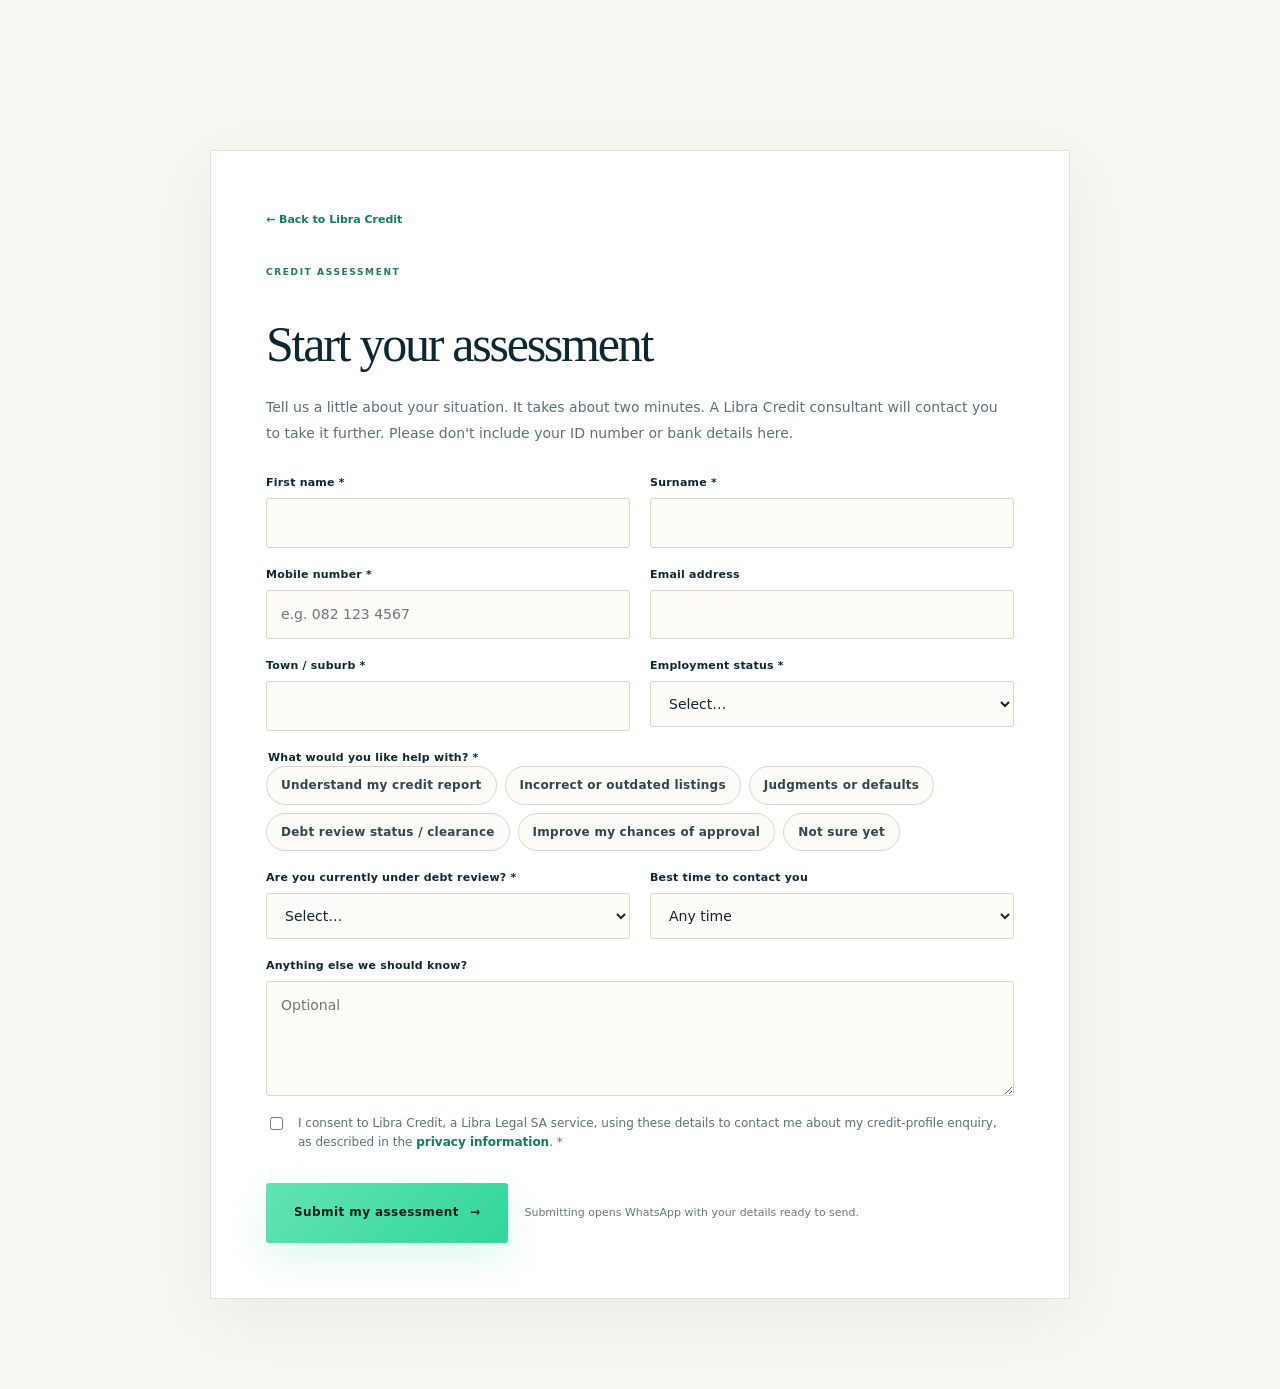
==== assessment.html @ 63f66519 "New html for contact and buttons" ====
<!doctype html>
<html lang="en">
<head>
  <meta charset="utf-8"><meta name="viewport" content="width=device-width,initial-scale=1">
  <title>Start Your Assessment | Libra Credit</title>
  <meta name="description" content="Start your Libra Credit credit-profile assessment. Tell us a little about your situation and a consultant will contact you.">
  <meta name="theme-color" content="#071a22">
  <link rel="icon" href="favicon.svg" type="image/svg+xml"><link rel="stylesheet" href="styles.css">
</head>
<body>
  <main class="legal-page">
    <div class="shell">
      <div class="legal-card" id="card">
        <a class="back-link" href="index.html">← Back to Libra Credit</a><br>
        <span class="eyebrow">Credit assessment</span>
        <h1>Start your assessment</h1>
        <p>Tell us a little about your situation. It takes about two minutes. A Libra Credit consultant will contact you to take it further. Please don't include your ID number or bank details here.</p>

        <form id="assessment" novalidate>
          <div class="form-grid">
            <div class="field"><label for="first">First name *</label><input id="first" name="first" autocomplete="given-name" required></div>
            <div class="field"><label for="last">Surname *</label><input id="last" name="last" autocomplete="family-name" required></div>
            <div class="field"><label for="mobile">Mobile number *</label><input id="mobile" name="mobile" type="tel" inputmode="tel" autocomplete="tel" placeholder="e.g. 082 123 4567" required></div>
            <div class="field"><label for="email">Email address</label><input id="email" name="email" type="email" autocomplete="email"></div>
            <div class="field"><label for="area">Town / suburb *</label><input id="area" name="area" autocomplete="address-level2" required></div>
            <div class="field"><label for="employment">Employment status *</label>
              <select id="employment" name="employment" required>
                <option value="">Select…</option><option>Employed full-time</option><option>Employed part-time / contract</option><option>Self-employed</option><option>Unemployed</option><option>Pensioner</option>
              </select></div>

            <fieldset class="field full"><legend>What would you like help with? *</legend>
              <div class="chips" id="goals">
                <label><input type="checkbox" name="goals" value="Understand my credit report">Understand my credit report</label>
                <label><input type="checkbox" name="goals" value="Incorrect or outdated listings">Incorrect or outdated listings</label>
                <label><input type="checkbox" name="goals" value="Judgments or defaults">Judgments or defaults</label>
                <label><input type="checkbox" name="goals" value="Debt review status / clearance">Debt review status / clearance</label>
                <label><input type="checkbox" name="goals" value="Improve my chances of approval">Improve my chances of approval</label>
                <label><input type="checkbox" name="goals" value="Not sure yet">Not sure yet</label>
              </div></fieldset>

            <div class="field"><label for="review">Are you currently under debt review? *</label>
              <select id="review" name="review" required><option value="">Select…</option><option>No</option><option>Yes</option><option>Previously, now cleared</option><option>Not sure</option></select></div>
            <div class="field"><label for="time">Best time to contact you</label>
              <select id="time" name="time"><option>Any time</option><option>Morning (8–12)</option><option>Afternoon (12–5)</option></select></div>

            <div class="field full"><label for="notes">Anything else we should know?</label><textarea id="notes" name="notes" rows="4" placeholder="Optional"></textarea></div>

            <label class="consent" style="grid-column:1/-1"><input type="checkbox" id="consent" required><span>I consent to Libra Credit, a Libra Legal SA service, using these details to contact me about my credit-profile enquiry, as described in the <a href="privacy.html">privacy information</a>. *</span></label>
          </div>
          <div class="form-actions">
            <button class="button button-primary button-large" type="submit">Submit my assessment <span>→</span></button>
            <span class="form-note">Submitting opens WhatsApp with your details ready to send.</span>
          </div>
          <p class="form-error" id="err" role="alert">Please complete the required fields marked *.</p>
        </form>

        <div class="form-success" aria-live="polite">
          <div class="tick">✓</div>
          <h2 style="margin-top:0">Almost done</h2>
          <p>WhatsApp should have opened with your details. <strong>Tap send</strong> to submit them to our team.</p>
          <p>Didn't open? <a id="retry" href="#" target="_blank" rel="noopener">Tap here to send via WhatsApp</a>, or message us on 067 535 3171.</p>
        </div>
      </div>
    </div>
  </main>
  <script>
  (function(){
    var f=document.getElementById('assessment'),err=document.getElementById('err');
    f.addEventListener('submit',function(e){
      e.preventDefault();
      var v=function(id){return document.getElementById(id).value.trim()};
      var goals=[].slice.call(f.querySelectorAll('input[name=goals]:checked')).map(function(i){return i.value});
      var ok=['first','last','mobile','area','employment','review'].every(function(id){return v(id)})&&goals.length&&document.getElementById('consent').checked;
      if(!ok){err.style.display='block';return}
      err.style.display='none';
      var msg=['*New Libra Credit assessment*','Name: '+v('first')+' '+v('last'),'Mobile: '+v('mobile'),'Email: '+(v('email')||'-'),'Area: '+v('area'),'Employment: '+v('employment'),'Help with: '+goals.join(', '),'Under debt review: '+v('review'),'Best time: '+v('time'),'Notes: '+(v('notes')||'-'),'Consent to contact: Yes'].join('\n');
      var url='https://wa.me/27675353171?text='+encodeURIComponent(msg);
      document.getElementById('retry').href=url;
      document.getElementById('card').classList.add('is-sent');
      window.scrollTo(0,0);
      window.open(url,'_blank');
    });
  })();
  </script>
</body>
</html>
---- styles.css ----
:root{
  --ink:#081a22;
  --ink-2:#0d2731;
  --ink-3:#133943;
  --emerald:#32d69b;
  --emerald-2:#62e3b3;
  --emerald-dark:#0d8a68;
  --gold:#c7a65a;
  --ivory:#f4f2eb;
  --paper:#fbfaf6;
  --white:#ffffff;
  --text:#14262d;
  --muted:#687980;
  --line:rgba(8,26,34,.12);
  --shadow:0 28px 80px rgba(5,24,31,.12);
}
*{box-sizing:border-box}
html{scroll-behavior:smooth}
body{margin:0;font-family:Inter,ui-sans-serif,system-ui,-apple-system,BlinkMacSystemFont,"Segoe UI",sans-serif;background:var(--paper);color:var(--text);line-height:1.55}
a{color:inherit;text-decoration:none}
button{font:inherit}
.shell{width:min(1200px,calc(100% - 44px));margin:0 auto}
.site-header{position:fixed;top:0;left:0;right:0;z-index:100;background:rgba(5,22,29,.86);border-bottom:1px solid rgba(255,255,255,.08);backdrop-filter:blur(18px)}
.nav-shell{width:min(1320px,calc(100% - 44px));margin:0 auto;min-height:84px;display:flex;align-items:center;justify-content:space-between;gap:32px}
.brand{display:inline-flex;align-items:center;gap:13px;color:#fff}
.brand-copy strong{display:block;font-size:14px;letter-spacing:.12em;line-height:1.1}
.brand-copy small{display:block;margin-top:5px;font-size:9px;text-transform:uppercase;letter-spacing:.2em;color:#9aadb3}
.brand-mark{width:38px;height:38px;border:1px solid rgba(98,227,179,.55);border-radius:50%;position:relative;display:inline-block;box-shadow:inset 0 0 22px rgba(50,214,155,.07)}
.mark-line{position:absolute;left:9px;right:9px;height:1px;background:var(--emerald-2);top:18px;transform-origin:center}
.mark-line-a{transform:rotate(35deg)}
.mark-line-b{transform:rotate(-35deg)}
.mark-dot{position:absolute;width:5px;height:5px;border-radius:50%;background:var(--gold);left:16px;top:16px;box-shadow:0 0 14px rgba(199,166,90,.55)}
.nav-links{display:flex;align-items:center;gap:28px;color:#c3d0d4;font-size:12px;font-weight:650}
.nav-links>a:not(.nav-button){transition:.2s ease}
.nav-links>a:not(.nav-button):hover{color:#fff}
.nav-button{padding:12px 17px;border:1px solid rgba(98,227,179,.34);background:rgba(50,214,155,.08);border-radius:999px;color:#eafaf4}
.nav-button span{color:var(--emerald-2);margin-left:4px}
.menu-button{display:none;background:none;border:0;padding:10px}
.menu-button span{display:block;width:24px;height:1px;background:#fff;margin:6px 0}

.hero{min-height:820px;position:relative;overflow:hidden;background:linear-gradient(115deg,#041217 0%,#071d25 45%,#0c2932 100%);color:#fff;padding-top:84px}
.hero-grid{position:absolute;inset:0;background-image:linear-gradient(rgba(255,255,255,.028) 1px,transparent 1px),linear-gradient(90deg,rgba(255,255,255,.028) 1px,transparent 1px);background-size:62px 62px;mask-image:linear-gradient(to right,rgba(0,0,0,.85),rgba(0,0,0,.15))}
.glow{position:absolute;border-radius:50%;filter:blur(1px);pointer-events:none}
.glow-one{width:620px;height:620px;right:-170px;top:-190px;background:radial-gradient(circle,rgba(50,214,155,.18),rgba(50,214,155,0) 66%)}
.glow-two{width:520px;height:520px;left:31%;bottom:-300px;background:radial-gradient(circle,rgba(199,166,90,.1),rgba(199,166,90,0) 68%)}
.hero-layout{min-height:736px;display:grid;grid-template-columns:1.04fr .96fr;gap:72px;align-items:center;position:relative;z-index:2;padding:64px 0 58px}
.kicker{display:flex;align-items:center;gap:10px;text-transform:uppercase;letter-spacing:.14em;font-size:10px;font-weight:800;color:#9fb6bd}
.kicker span{width:28px;height:1px;background:var(--emerald-2)}
h1,h2,h3,p{margin-top:0}
h1,h2,h3{font-family:Georgia,"Times New Roman",serif;font-weight:500;line-height:1.03}
h1{font-size:clamp(56px,5.5vw,84px);letter-spacing:-.045em;margin:25px 0}
h1 em{font-style:normal;color:var(--emerald-2);position:relative}
.hero-lead{max-width:675px;font-size:18px;line-height:1.7;color:#bfd0d5}
.hero-actions{display:flex;align-items:center;gap:18px;margin-top:34px}
.button{display:inline-flex;align-items:center;justify-content:center;gap:11px;min-height:52px;padding:0 22px;border-radius:3px;font-size:12px;font-weight:800;letter-spacing:.035em;transition:.22s ease}
.button:hover{transform:translateY(-2px)}
.button-primary{background:linear-gradient(135deg,var(--emerald-2),var(--emerald));color:#062018;box-shadow:0 16px 40px rgba(50,214,155,.16)}
.button-primary:hover{box-shadow:0 20px 50px rgba(50,214,155,.23)}
.button-text{padding-left:3px;padding-right:3px;color:#c5d2d6}
.trust-row{display:flex;gap:22px;flex-wrap:wrap;margin-top:38px;padding-top:27px;border-top:1px solid rgba(255,255,255,.09)}
.trust-row>div{display:flex;align-items:center;gap:10px;min-width:145px}
.trust-icon{width:26px;height:26px;border:1px solid rgba(98,227,179,.32);border-radius:50%;display:flex;align-items:center;justify-content:center;color:var(--emerald-2);font-size:11px}
.trust-row strong{display:block;font-family:Inter,ui-sans-serif,sans-serif;font-size:11px;line-height:1.2}
.trust-row small{display:block;color:#728f98;font-size:9px;margin-top:4px}
.hero-visual{position:relative;min-height:560px;display:flex;align-items:center;justify-content:center}
.visual-orbit{position:absolute;border:1px solid rgba(98,227,179,.15);border-radius:50%}
.orbit-a{width:560px;height:560px}
.orbit-b{width:420px;height:420px}
.profile-card{width:min(100%,460px);position:relative;z-index:2;background:linear-gradient(155deg,rgba(255,255,255,.105),rgba(255,255,255,.045));border:1px solid rgba(255,255,255,.16);border-radius:18px;padding:28px;box-shadow:0 35px 100px rgba(0,0,0,.27);backdrop-filter:blur(24px)}
.profile-card-top{display:flex;justify-content:space-between;gap:20px;align-items:flex-start}
.micro-label{font-family:Inter,ui-sans-serif,sans-serif;font-size:8px;letter-spacing:.18em;font-weight:800;color:#77a095}
.profile-card-top h2{font-size:28px;margin:6px 0 0}
.secure-pill{font-size:9px;text-transform:uppercase;letter-spacing:.12em;padding:7px 10px;border:1px solid rgba(98,227,179,.3);border-radius:999px;color:#9fdec9}
.score-panel{display:grid;grid-template-columns:140px 1fr;gap:23px;align-items:center;padding:28px 0}
.score-ring{width:132px;height:132px;border-radius:50%;padding:8px;background:conic-gradient(var(--emerald-2) 0 64%,rgba(255,255,255,.08) 64% 100%);box-shadow:0 0 40px rgba(50,214,155,.08)}
.score-ring-inner{width:100%;height:100%;border-radius:50%;background:#0b2730;display:flex;flex-direction:column;align-items:center;justify-content:center;text-align:center}
.score-ring-inner span{font-size:7px;letter-spacing:.18em;color:#76a495}
.score-ring-inner strong{font-family:Georgia,serif;font-size:24px;font-weight:500;margin-top:2px}
.score-ring-inner small{font-size:8px;color:#809aa2}
.score-copy p{font-size:12px;color:#a9bec4;line-height:1.65;margin:7px 0 0}
.profile-list{border-top:1px solid rgba(255,255,255,.09)}
.profile-row{display:grid;grid-template-columns:34px 1fr auto;align-items:center;gap:12px;padding:15px 0;border-bottom:1px solid rgba(255,255,255,.07)}
.row-icon{font-size:9px;color:#6ea492}
.profile-row strong{display:block;font-family:Inter,ui-sans-serif,sans-serif;font-size:11px}
.profile-row small{display:block;font-size:8px;color:#789199;margin-top:3px}
.status-dot{width:7px;height:7px;border-radius:50%;background:var(--emerald);box-shadow:0 0 10px rgba(50,214,155,.4)}
.status-gold{background:var(--gold);box-shadow:0 0 10px rgba(199,166,90,.4)}
.profile-footer{display:flex;justify-content:space-between;align-items:center;padding-top:20px;font-size:10px;color:#8ea5ac}
.mini-arrow{width:29px;height:29px;border:1px solid rgba(255,255,255,.13);border-radius:50%;display:flex;align-items:center;justify-content:center;color:var(--emerald-2)}
.floating-card{position:absolute;z-index:3;display:flex;align-items:center;gap:12px;background:rgba(8,28,35,.86);border:1px solid rgba(255,255,255,.12);box-shadow:0 16px 50px rgba(0,0,0,.22);padding:12px 15px;border-radius:11px;backdrop-filter:blur(14px)}
.floating-card small{display:block;font-size:7px;letter-spacing:.15em;color:#708f98}
.floating-card strong{display:block;font-family:Inter,ui-sans-serif,sans-serif;font-size:10px;margin-top:2px}
.floating-icon{width:30px;height:30px;border-radius:8px;display:flex;align-items:center;justify-content:center;background:rgba(50,214,155,.1);color:var(--emerald-2)}
.floating-goal{left:-12px;bottom:105px}
.floating-plan{right:-4px;top:87px}
.pulse{width:11px;height:11px;border-radius:50%;background:var(--emerald);box-shadow:0 0 0 7px rgba(50,214,155,.1),0 0 20px rgba(50,214,155,.35)}

.signal-strip{background:#0b232c;color:#fff;border-top:1px solid rgba(255,255,255,.06)}
.signal-grid{display:grid;grid-template-columns:repeat(4,1fr)}
.signal-grid>div{min-height:112px;border-right:1px solid rgba(255,255,255,.08);padding:24px 26px;display:grid;grid-template-columns:auto 1fr;column-gap:14px;align-content:center}
.signal-grid>div:last-child{border-right:0}
.signal-grid span{grid-row:1/3;font-family:Georgia,serif;font-size:28px;color:#3ed49f}
.signal-grid strong{font-size:11px;letter-spacing:.07em;text-transform:uppercase}
.signal-grid small{font-size:9px;color:#78939c;margin-top:4px}

.section{padding:108px 0}
.eyebrow{display:inline-block;font-size:9px;font-weight:850;letter-spacing:.18em;text-transform:uppercase;color:#26765f;margin-bottom:14px}
.eyebrow.light{color:#7dd9b9}
.intro-section{background:var(--ivory)}
.intro-grid{display:grid;grid-template-columns:.9fr 1.1fr;gap:110px}
.intro-grid h2,.section-heading h2,.process-head h2,.faq-side h2,.goals-copy h2{font-size:clamp(40px,4vw,58px);letter-spacing:-.035em}
.intro-grid p{color:#53656c}
.large-copy{font-family:Georgia,serif!important;font-size:23px!important;color:#1b3038!important;line-height:1.55!important}
.feature-band{margin-top:75px;display:grid;grid-template-columns:.72fr 1.28fr;background:#fff;border:1px solid #e1ded3;box-shadow:0 18px 60px rgba(17,38,44,.05)}
.feature-statement{padding:46px;background:#0a2028;color:#fff;position:relative;overflow:hidden}
.feature-statement:after{content:"";position:absolute;width:240px;height:240px;border:1px solid rgba(98,227,179,.14);border-radius:50%;right:-120px;bottom:-120px}
.quote-mark{display:block;font-family:Georgia,serif;font-size:66px;line-height:.7;color:var(--emerald)}
.feature-statement h3{font-size:31px;line-height:1.2;margin-top:20px}
.feature-metrics{display:grid;grid-template-columns:repeat(3,1fr)}
.feature-metrics article{padding:38px 30px;border-right:1px solid var(--line)}
.feature-metrics article:last-child{border-right:0}
.feature-metrics span{font-family:Georgia,serif;color:#288064;font-size:20px}
.feature-metrics strong{display:block;font-size:12px;text-transform:uppercase;letter-spacing:.07em;margin-top:25px}
.feature-metrics p{font-size:12px;color:#6a797f;margin-bottom:0}

.services-section{background:#071d25;color:#fff;position:relative;overflow:hidden}
.services-section:before{content:"";position:absolute;inset:0;background:radial-gradient(circle at 95% 15%,rgba(50,214,155,.08),transparent 30%)}
.section-heading{position:relative;display:grid;grid-template-columns:1.2fr .8fr;gap:80px;align-items:end}
.section-heading>p{color:#86a0a9;max-width:480px;justify-self:end;margin-bottom:6px}
.service-grid{position:relative;display:grid;grid-template-columns:repeat(3,1fr);gap:14px;margin-top:56px}
.service-card{min-height:310px;padding:31px;background:rgba(255,255,255,.045);border:1px solid rgba(255,255,255,.09);position:relative;transition:.25s ease}
.service-card:hover{transform:translateY(-5px);background:rgba(255,255,255,.065);border-color:rgba(98,227,179,.2)}
.service-card-featured{background:linear-gradient(145deg,rgba(50,214,155,.14),rgba(50,214,155,.045));border-color:rgba(98,227,179,.22)}
.service-number{position:absolute;right:24px;top:24px;font-family:Georgia,serif;color:#48636b}
.service-icon{width:46px;height:46px;border:1px solid rgba(98,227,179,.25);border-radius:50%;display:flex;align-items:center;justify-content:center;color:var(--emerald-2);font-size:19px}
.service-card h3{font-size:27px;margin:36px 0 15px}
.service-card p{font-size:12px;line-height:1.7;color:#8fa7af}
.service-card a{position:absolute;left:31px;bottom:28px;font-size:10px;font-weight:800;text-transform:uppercase;letter-spacing:.1em;color:#9ee4cd}

.goals-section{background:#f8f7f2}
.goals-layout{display:grid;grid-template-columns:.82fr 1.18fr;gap:95px;align-items:center}
.goals-copy p{color:#68777c;max-width:490px;line-height:1.75}
.button-dark{background:#0a222a;color:#fff;margin-top:20px}
.goal-cards{display:grid;grid-template-columns:1fr 1fr;gap:13px}
.goal-cards article{min-height:160px;background:#fff;border:1px solid #e2e0d6;padding:26px;display:grid;grid-template-columns:auto 1fr auto;gap:18px;align-items:center;transition:.22s ease}
.goal-cards article:hover{transform:translateY(-3px);box-shadow:var(--shadow)}
.goal-symbol{width:46px;height:46px;border-radius:50%;display:flex;align-items:center;justify-content:center;background:#edf8f4;color:#188262}
.goal-cards small{display:block;color:#8c9a9f;font-size:8px;letter-spacing:.16em;font-weight:800}
.goal-cards strong{display:block;margin-top:5px;font-family:Georgia,serif;font-size:19px;font-weight:500}

.process-section{background:#0c2730;color:#fff}
.process-head{display:grid;grid-template-columns:1.15fr .85fr;gap:90px;align-items:end}
.process-head p{color:#8ba3ab;max-width:480px;justify-self:end}
.process-list{margin-top:55px;border-top:1px solid rgba(255,255,255,.12)}
.process-step{display:grid;grid-template-columns:80px 1fr 56px;gap:28px;align-items:center;padding:30px 0;border-bottom:1px solid rgba(255,255,255,.1)}
.step-number{font-family:Georgia,serif;font-size:28px;color:#53d3a6}
.step-body span{font-size:8px;letter-spacing:.18em;font-weight:850;color:#6f929b}
.step-body h3{font-size:28px;margin:7px 0}
.step-body p{font-size:12px;color:#91a7ae;margin-bottom:0;max-width:780px}
.step-icon{width:42px;height:42px;border:1px solid rgba(98,227,179,.23);border-radius:50%;display:flex;align-items:center;justify-content:center;color:var(--emerald-2)}

.faq-section{background:#fff}
.faq-layout{display:grid;grid-template-columns:.65fr 1.35fr;gap:90px;align-items:start}
.faq-side{position:sticky;top:120px}
.faq-side p{color:#6b7a80;max-width:360px}
.button-outline{border:1px solid #ccd6d2;margin-top:20px;color:#16312b}
.faq-list{border-top:1px solid var(--line)}
.faq-item{border-bottom:1px solid var(--line)}
.faq-item button{width:100%;border:0;background:none;padding:25px 0;display:flex;justify-content:space-between;gap:30px;text-align:left;color:var(--text);font-family:Georgia,serif;font-size:21px;cursor:pointer}
.faq-sign{font-family:Inter,ui-sans-serif,sans-serif;color:#258161;font-size:22px}
.faq-answer{padding:0 58px 24px 0}
.faq-answer p{color:#6b7c82;font-size:13px;line-height:1.75}

.cta-section{position:relative;overflow:hidden;background:#06181f;color:#fff;padding:78px 0}
.cta-lines{position:absolute;inset:0;background-image:linear-gradient(90deg,rgba(255,255,255,.028) 1px,transparent 1px);background-size:110px 100%}
.cta-layout{position:relative;z-index:1;display:grid;grid-template-columns:1fr auto;gap:70px;align-items:center}
.cta-layout h2{font-size:clamp(38px,4vw,56px);letter-spacing:-.03em;max-width:760px}
.cta-layout p{color:#8ba4ac;max-width:660px}
.button-large{min-height:60px;padding:0 28px}

.site-footer{background:#041319;color:#fff;padding:65px 0 30px;border-top:1px solid rgba(255,255,255,.07)}
.footer-main{display:grid;grid-template-columns:1.4fr repeat(3,.8fr) 1.2fr;gap:48px}
.footer-brand p{color:#7b929a;font-size:12px;max-width:300px;margin-top:22px}
.footer-main h3{font-family:Inter,ui-sans-serif,sans-serif;font-size:9px;text-transform:uppercase;letter-spacing:.17em;color:#6f8f98;margin-bottom:18px}
.footer-main>div>a:not(.brand){display:block;color:#a9b9be;font-size:11px;margin:12px 0}
.footer-bottom{margin-top:52px;padding-top:26px;border-top:1px solid rgba(255,255,255,.08);display:grid;grid-template-columns:.45fr 1.55fr;gap:48px}
.footer-bottom p{margin:0;color:#6e838a;font-size:9px;line-height:1.7}

.legal-page{min-height:100vh;background:#f7f6f1;padding:150px 0 90px}
.legal-card{max-width:860px;margin:0 auto;background:#fff;border:1px solid #e3e0d6;padding:55px;box-shadow:0 18px 60px rgba(17,38,44,.05)}
.legal-card h1{font-size:50px;color:#0d2831}
.legal-card h2{font-size:27px;margin-top:38px;color:#0d2831}
.legal-card p,.legal-card li{color:#5e7077;font-size:14px;line-height:1.8}
.legal-card a{color:#157b5d;font-weight:700}
.back-link{display:inline-flex;margin-bottom:30px;font-size:11px;color:#1c7f62;font-weight:800}

@media(max-width:1050px){
  .nav-links{gap:18px}
  .hero-layout{grid-template-columns:1fr 1fr;gap:35px}
  .floating-goal{left:0}.floating-plan{right:0}
  .feature-band{grid-template-columns:1fr}.feature-metrics{grid-template-columns:repeat(3,1fr)}
  .service-grid{grid-template-columns:1fr 1fr}
  .footer-main{grid-template-columns:1.3fr 1fr 1fr}.footer-main>div:last-child{grid-column:1/-1}
}
@media(max-width:850px){
  .nav-shell{min-height:76px}
  .menu-button{display:block}
  .nav-links{display:none;position:absolute;top:76px;left:0;right:0;padding:16px 22px 24px;background:#071b22;flex-direction:column;align-items:stretch;border-top:1px solid rgba(255,255,255,.08)}
  .nav-links.open{display:flex}
  .nav-links a{padding:10px 0}
  .nav-button{text-align:center}
  .hero{padding-top:76px}
  .hero-layout{grid-template-columns:1fr;padding:74px 0 95px}
  .hero-copy{max-width:700px}
  .hero-visual{min-height:520px}
  .signal-grid{grid-template-columns:1fr 1fr}
  .signal-grid>div:nth-child(2){border-right:0}
  .signal-grid>div{border-bottom:1px solid rgba(255,255,255,.08)}
  .intro-grid,.section-heading,.goals-layout,.process-head,.faq-layout{grid-template-columns:1fr;gap:38px}
  .section-heading>p,.process-head p{justify-self:start}
  .faq-side{position:static}
  .footer-main{grid-template-columns:1fr 1fr}.footer-main>div:last-child{grid-column:auto}
  .footer-bottom{grid-template-columns:1fr;gap:10px}
}
@media(max-width:600px){
  .shell,.nav-shell{width:min(100% - 28px,1200px)}
  .hero{min-height:auto}
  h1{font-size:50px}
  .hero-layout{padding:55px 0 72px}
  .hero-actions{align-items:stretch;flex-direction:column}
  .button-text{justify-content:flex-start}
  .trust-row{display:grid;grid-template-columns:1fr 1fr}
  .profile-card{padding:20px}
  .score-panel{grid-template-columns:112px 1fr;gap:16px}
  .score-ring{width:108px;height:108px}
  .score-ring-inner strong{font-size:20px}
  .floating-card{display:none}
  .visual-orbit{display:none}
  .signal-grid{grid-template-columns:1fr}
  .signal-grid>div{border-right:0}
  .section{padding:76px 0}
  .intro-grid h2,.section-heading h2,.process-head h2,.faq-side h2,.goals-copy h2{font-size:41px}
  .feature-band{margin-top:52px}
  .feature-metrics{grid-template-columns:1fr}
  .feature-metrics article{border-right:0;border-bottom:1px solid var(--line)}
  .service-grid,.goal-cards{grid-template-columns:1fr}
  .service-card{min-height:290px}
  .process-step{grid-template-columns:46px 1fr;gap:16px}
  .step-icon{display:none}
  .cta-layout{grid-template-columns:1fr;gap:30px}
  .footer-main{grid-template-columns:1fr;gap:35px}
  .legal-card{padding:30px}
  .legal-card h1{font-size:42px}
}
/* Contact + WhatsApp */
.footer-contact address{font-style:normal;color:#a9b9be;font-size:11px;line-height:1.7;margin:14px 0 0}
.footer-contact .move-note{color:#7b929a;font-size:10px;line-height:1.7;margin:12px 0 0}
.footer-contact .move-note strong{color:var(--gold);font-weight:600}
.wa-link{display:inline-flex!important;align-items:center;gap:9px;color:#fff!important;font-size:12px!important;font-weight:600}
.wa-icon{width:20px;height:20px;flex:none}
.wa-link:hover span{color:#25D366}
.wa-float{position:fixed;right:22px;bottom:22px;z-index:60;width:54px;height:54px;border-radius:50%;background:#fff;display:flex;align-items:center;justify-content:center;box-shadow:0 12px 30px rgba(4,19,25,.28);transition:transform .25s ease}
.wa-float .wa-icon{width:34px;height:34px}
.wa-float:hover{transform:translateY(-3px)}
@media (max-width:640px){.wa-float{right:16px;bottom:16px;width:50px;height:50px}}

/* Contact section */
.contact-section{background:var(--ivory);padding:96px 0;border-top:1px solid var(--line)}
.contact-layout{display:grid;grid-template-columns:1fr 1fr;gap:70px;align-items:center}
.contact-layout h2{font-size:42px;color:#0d2831;margin:0 0 16px}
.contact-layout p{color:var(--muted);max-width:440px}
.contact-cards{display:grid;gap:14px}
.contact-card{display:flex;gap:16px;align-items:flex-start;background:#fff;border:1px solid #e3e0d6;padding:22px 24px;transition:.22s ease}
a.contact-card:hover{transform:translateY(-2px);box-shadow:var(--shadow)}
.contact-card .wa-icon{width:28px;height:28px}
.contact-card small{display:block;font-size:9px;letter-spacing:.17em;text-transform:uppercase;color:var(--muted);font-weight:800;margin-bottom:4px}
.contact-card strong{color:#0d2831;font-size:15px}
.contact-card em{display:block;font-style:normal;color:#9a8146;font-size:12px;margin-top:6px}
.contact-pin{width:28px;height:28px;flex:none;border-radius:50%;border:1px solid #cfe5dc;color:var(--emerald-dark);display:flex;align-items:center;justify-content:center}
.contact-cards .button-dark{margin-top:6px;justify-self:start}
@media (max-width:860px){.contact-layout{grid-template-columns:1fr;gap:36px}.contact-layout h2{font-size:32px}}

/* Assessment form */
.form-grid{display:grid;grid-template-columns:1fr 1fr;gap:18px 20px;margin-top:28px}
.field{display:flex;flex-direction:column;gap:7px}
.field.full{grid-column:1/-1}
.field label,.field legend{font-size:11px;font-weight:800;color:#0d2831;letter-spacing:.02em}
.field input,.field select,.field textarea{font:inherit;font-size:14px;padding:13px 14px;border:1px solid #d9d6cb;border-radius:3px;background:#fcfbf8;color:var(--text);transition:.2s}
.field input:focus,.field select:focus,.field textarea:focus{outline:none;border-color:var(--emerald);box-shadow:0 0 0 3px rgba(50,214,155,.15);background:#fff}
fieldset.field{border:0;padding:0;margin:0}
.chips{display:flex;flex-wrap:wrap;gap:8px}
.chips label{font-weight:600;font-size:12px;border:1px solid #d9d6cb;border-radius:999px;padding:9px 14px;cursor:pointer;background:#fcfbf8;color:#33464d}
.chips input{position:absolute;opacity:0;pointer-events:none}
.chips label:has(input:checked){background:#0a222a;color:#fff;border-color:#0a222a}
.chips label:has(input:focus-visible){box-shadow:0 0 0 3px rgba(50,214,155,.3)}
.consent{display:flex;gap:12px;align-items:flex-start;font-size:12px;color:#5e7077;line-height:1.6}
.consent input{margin-top:3px;accent-color:var(--emerald-dark)}
.form-actions{display:flex;flex-wrap:wrap;gap:16px;align-items:center;margin-top:30px}
.form-actions .button{border:0;cursor:pointer;font-family:inherit}
.form-note{font-size:11px;color:var(--muted)}
.form-error{color:#b3412e;font-size:12px;font-weight:700;display:none}
.form-success{display:none;text-align:center;padding:30px 0}
.form-success .tick{width:58px;height:58px;border-radius:50%;margin:0 auto 18px;background:rgba(50,214,155,.12);color:var(--emerald-dark);display:flex;align-items:center;justify-content:center;font-size:26px}
.is-sent form{display:none}.is-sent .form-success{display:block}
@media (max-width:640px){.form-grid{grid-template-columns:1fr}.legal-card{padding:32px 22px}.legal-card h1{font-size:36px}}
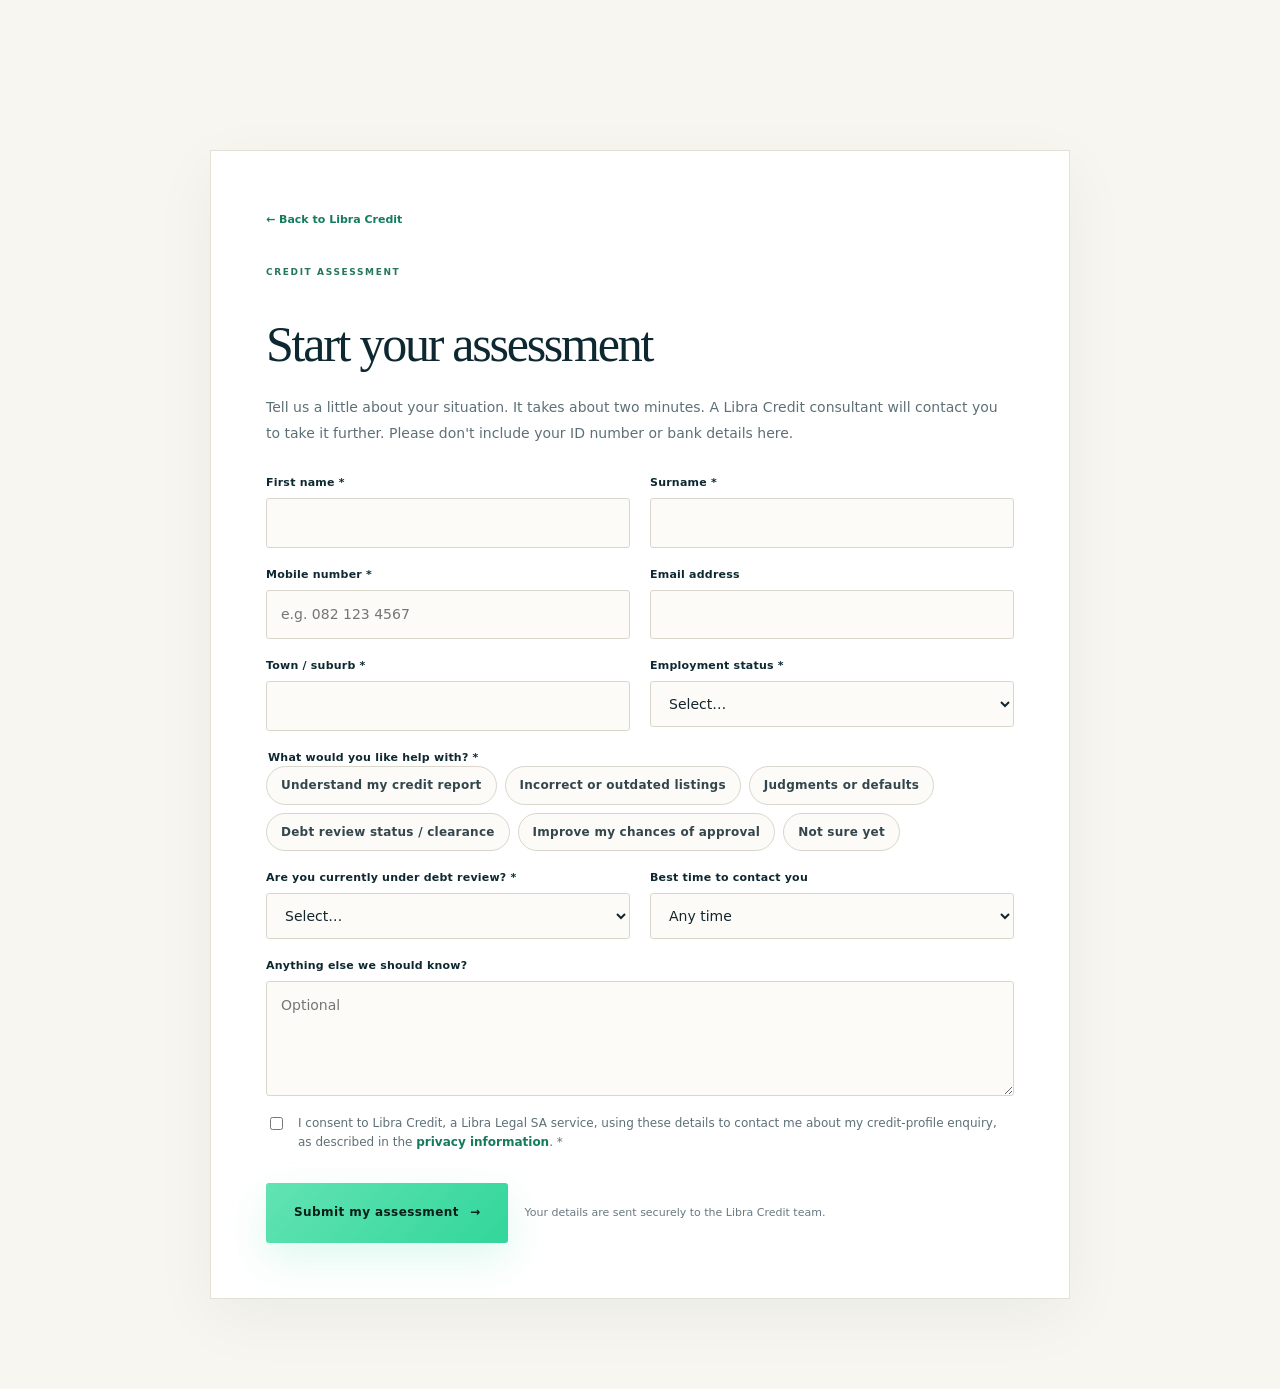
==== commit d1bf32ad: "Updated assessment form changes" ====
--- a/assessment.html
+++ b/assessment.html
@@ -6,6 +6,7 @@
   <meta name="description" content="Start your Libra Credit credit-profile assessment. Tell us a little about your situation and a consultant will contact you.">
   <meta name="theme-color" content="#071a22">
   <link rel="icon" href="favicon.svg" type="image/svg+xml"><link rel="stylesheet" href="styles.css">
+  <style>.legal-card .button-wa{background:#25D366;color:#fff;margin-top:8px}.button-wa .wa-icon{width:22px;height:22px}.button-wa:hover{box-shadow:0 14px 34px rgba(37,211,102,.3)}</style>
 </head>
 <body>
   <main class="legal-page">
@@ -17,6 +18,7 @@
         <p>Tell us a little about your situation. It takes about two minutes. A Libra Credit consultant will contact you to take it further. Please don't include your ID number or bank details here.</p>
 
         <form id="assessment" novalidate>
+          <input type="text" name="_honey" style="display:none" tabindex="-1" autocomplete="off">
           <div class="form-grid">
             <div class="field"><label for="first">First name *</label><input id="first" name="first" autocomplete="given-name" required></div>
             <div class="field"><label for="last">Surname *</label><input id="last" name="last" autocomplete="family-name" required></div>
@@ -49,36 +51,50 @@
           </div>
           <div class="form-actions">
             <button class="button button-primary button-large" type="submit">Submit my assessment <span>→</span></button>
-            <span class="form-note">Submitting opens WhatsApp with your details ready to send.</span>
+            <span class="form-note">Your details are sent securely to the Libra Credit team.</span>
           </div>
           <p class="form-error" id="err" role="alert">Please complete the required fields marked *.</p>
         </form>
 
         <div class="form-success" aria-live="polite">
           <div class="tick">✓</div>
-          <h2 style="margin-top:0">Almost done</h2>
-          <p>WhatsApp should have opened with your details. <strong>Tap send</strong> to submit them to our team.</p>
-          <p>Didn't open? <a id="retry" href="#" target="_blank" rel="noopener">Tap here to send via WhatsApp</a>, or message us on 067 535 3171.</p>
+          <h2 style="margin-top:0">Thank you, we've received your details</h2>
+          <p>A Libra Credit consultant will be in touch shortly. Prefer to chat now? Continue on WhatsApp and your details will come with you.</p>
+          <a id="retry" class="button button-wa" href="https://wa.me/27675353171" target="_blank" rel="noopener"><svg class="wa-icon" viewBox="0 0 32 32" aria-hidden="true"><path fill="#fff" d="M16 3C8.8 3 3 8.7 3 15.8c0 2.5.7 4.9 2 7L3 29l6.4-2c2 1.1 4.3 1.7 6.6 1.7 7.2 0 13-5.7 13-12.8S23.2 3 16 3z"/><path fill="#25D366" d="M23.4 19.3c-.4-.2-2.3-1.1-2.6-1.2-.4-.1-.6-.2-.9.2-.3.4-1 1.2-1.2 1.4-.2.2-.4.3-.8.1-.4-.2-1.6-.6-3.1-1.9-1.1-1-1.9-2.3-2.1-2.6-.2-.4 0-.6.2-.8l.6-.7c.2-.2.3-.4.4-.6.1-.3 0-.5 0-.7l-1.2-2.8c-.3-.7-.6-.6-.9-.6h-.7c-.3 0-.7.1-1 .5-.4.4-1.4 1.3-1.4 3.2s1.4 3.7 1.6 4c.2.3 2.8 4.2 6.7 5.9.9.4 1.7.6 2.2.8.9.3 1.8.3 2.5.2.8-.1 2.3-.9 2.6-1.9.3-.9.3-1.7.2-1.9-.1-.2-.4-.3-.8-.4z"/></svg>Chat on WhatsApp now</a>
+          <p style="margin-top:22px"><a href="index.html">← Back to Libra Credit</a></p>
         </div>
       </div>
     </div>
   </main>
   <script>
   (function(){
-    var f=document.getElementById('assessment'),err=document.getElementById('err');
+    var ENDPOINT='https://formsubmit.co/ajax/Moe@libralegalsa.co.za';
+    var f=document.getElementById('assessment'),err=document.getElementById('err'),btn=f.querySelector('button[type=submit]');
     f.addEventListener('submit',function(e){
       e.preventDefault();
       var v=function(id){return document.getElementById(id).value.trim()};
       var goals=[].slice.call(f.querySelectorAll('input[name=goals]:checked')).map(function(i){return i.value});
       var ok=['first','last','mobile','area','employment','review'].every(function(id){return v(id)})&&goals.length&&document.getElementById('consent').checked;
-      if(!ok){err.style.display='block';return}
+      if(!ok){err.textContent='Please complete the required fields marked *.';err.style.display='block';return}
       err.style.display='none';
-      var msg=['*New Libra Credit assessment*','Name: '+v('first')+' '+v('last'),'Mobile: '+v('mobile'),'Email: '+(v('email')||'-'),'Area: '+v('area'),'Employment: '+v('employment'),'Help with: '+goals.join(', '),'Under debt review: '+v('review'),'Best time: '+v('time'),'Notes: '+(v('notes')||'-'),'Consent to contact: Yes'].join('\n');
-      var url='https://wa.me/27675353171?text='+encodeURIComponent(msg);
-      document.getElementById('retry').href=url;
-      document.getElementById('card').classList.add('is-sent');
-      window.scrollTo(0,0);
-      window.open(url,'_blank');
+      var data={
+        'Name':v('first')+' '+v('last'),'Mobile':v('mobile'),'Email':v('email')||'-','Area':v('area'),
+        'Employment':v('employment'),'Help with':goals.join(', '),'Under debt review':v('review'),
+        'Best time to contact':v('time'),'Notes':v('notes')||'-','Consent to contact':'Yes',
+        '_subject':'New Libra Credit assessment: '+v('first')+' '+v('last'),'_template':'table','_captcha':'false'
+      };
+      if(v('email'))data._replyto=v('email');
+      var wa=['Hi Libra Credit, I have just submitted my assessment.','','Name: '+data.Name,'Mobile: '+data.Mobile,'Email: '+data.Email,'Area: '+data.Area,'Employment: '+data.Employment,'Help with: '+data['Help with'],'Under debt review: '+data['Under debt review'],'Best time: '+data['Best time to contact'],'Notes: '+data.Notes].join('\n');
+      document.getElementById('retry').href='https://wa.me/27675353171?text='+encodeURIComponent(wa);
+      btn.disabled=true;btn.firstChild.textContent='Sending… ';
+      fetch(ENDPOINT,{method:'POST',headers:{'Content-Type':'application/json','Accept':'application/json'},body:JSON.stringify(data)})
+        .then(function(r){if(!r.ok)throw 0;return r.json()})
+        .then(function(){document.getElementById('card').classList.add('is-sent');window.scrollTo(0,0)})
+        .catch(function(){
+          btn.disabled=false;btn.firstChild.textContent='Submit my assessment ';
+          err.innerHTML='Something went wrong sending your details. Please try again, or <a href="'+document.getElementById('retry').href+'" target="_blank" rel="noopener">send them via WhatsApp</a>.';
+          err.style.display='block';
+        });
     });
   })();
   </script>
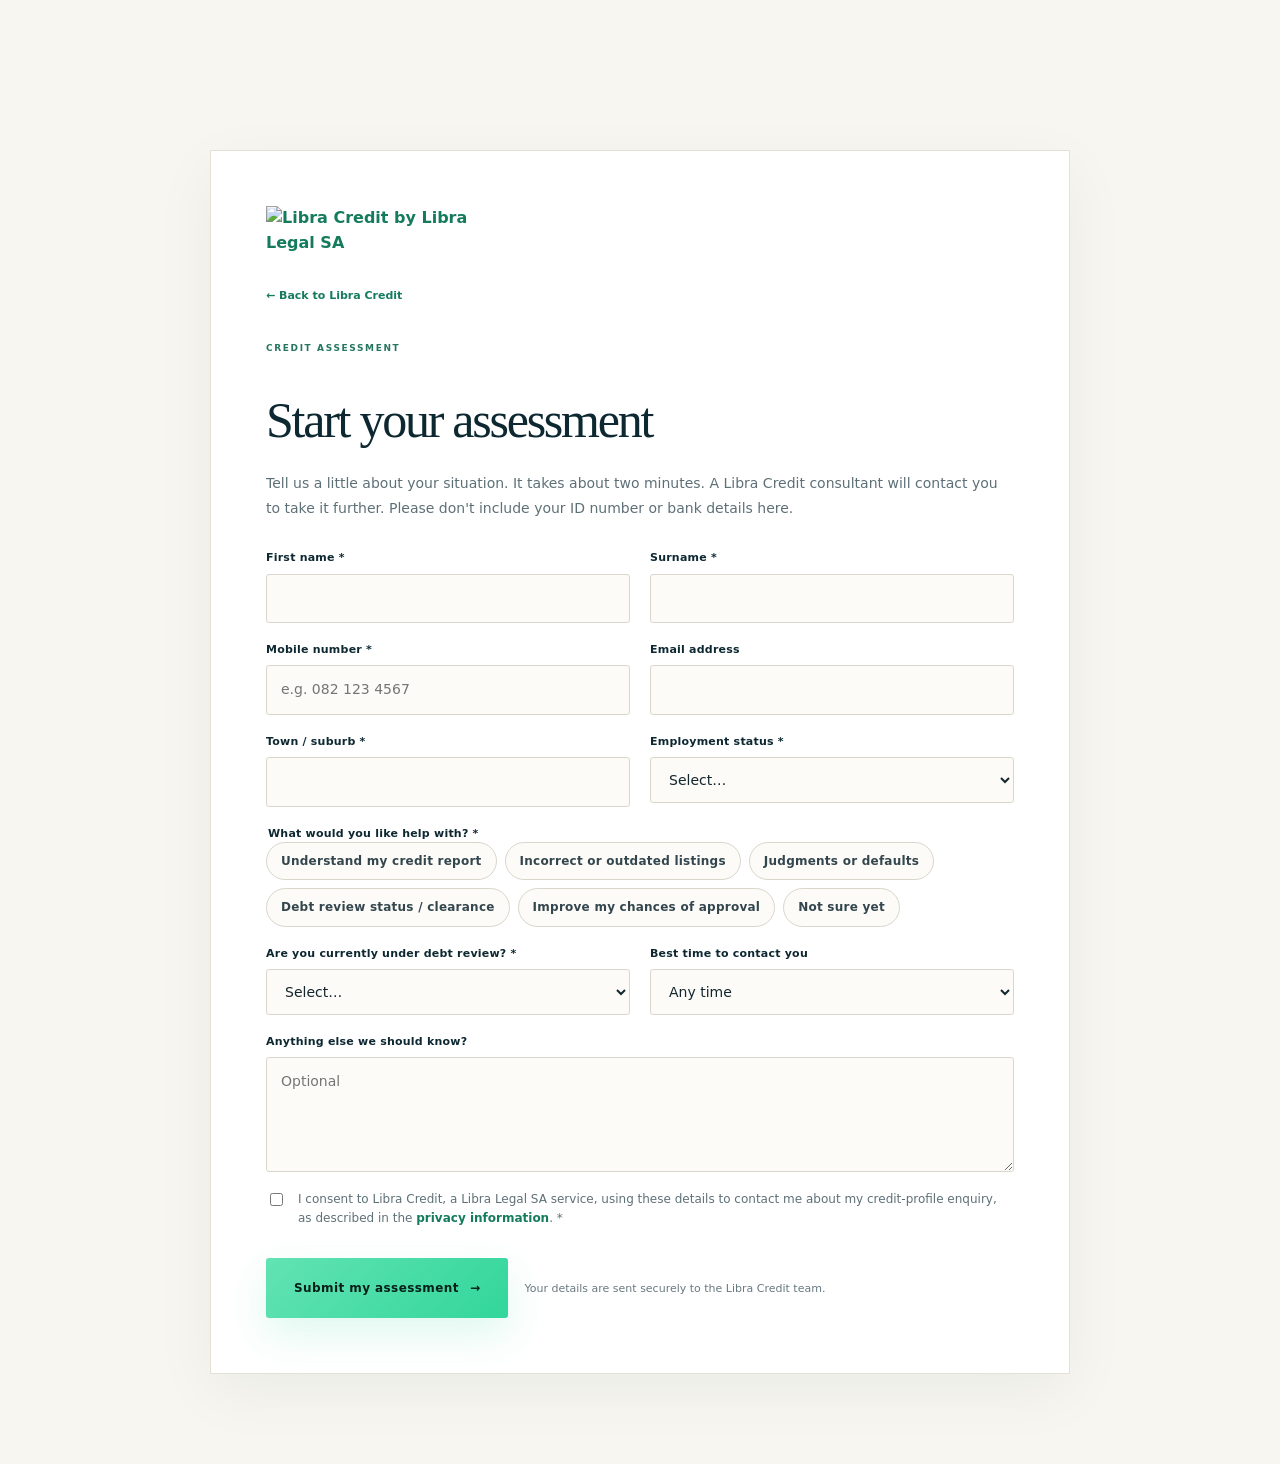
==== commit 0c214652: "Add files as per updated logo" ====
--- a/assessment.html
+++ b/assessment.html
@@ -5,13 +5,14 @@
   <title>Start Your Assessment | Libra Credit</title>
   <meta name="description" content="Start your Libra Credit credit-profile assessment. Tell us a little about your situation and a consultant will contact you.">
   <meta name="theme-color" content="#071a22">
-  <link rel="icon" href="favicon.svg" type="image/svg+xml"><link rel="stylesheet" href="styles.css">
+  <link rel="icon" href="favicon.svg" type="image/svg+xml"><link rel="icon" href="favicon.ico" sizes="any"><link rel="apple-touch-icon" href="apple-touch-icon.png"><link rel="stylesheet" href="styles.css">
   <style>.legal-card .button-wa{background:#25D366;color:#fff;margin-top:8px}.button-wa .wa-icon{width:22px;height:22px}.button-wa:hover{box-shadow:0 14px 34px rgba(37,211,102,.3)}</style>
 </head>
 <body>
   <main class="legal-page">
     <div class="shell">
       <div class="legal-card" id="card">
+        <a class="legal-logo" href="index.html" aria-label="Libra Credit home"><img src="brand/logo-light.svg" alt="Libra Credit by Libra Legal SA" width="230"></a>
         <a class="back-link" href="index.html">← Back to Libra Credit</a><br>
         <span class="eyebrow">Credit assessment</span>
         <h1>Start your assessment</h1>
--- a/styles.css
+++ b/styles.css
@@ -24,12 +24,8 @@
 .nav-shell{width:min(1320px,calc(100% - 44px));margin:0 auto;min-height:84px;display:flex;align-items:center;justify-content:space-between;gap:32px}
 .brand{display:inline-flex;align-items:center;gap:13px;color:#fff}
 .brand-copy strong{display:block;font-size:14px;letter-spacing:.12em;line-height:1.1}
-.brand-copy small{display:block;margin-top:5px;font-size:9px;text-transform:uppercase;letter-spacing:.2em;color:#9aadb3}
-.brand-mark{width:38px;height:38px;border:1px solid rgba(98,227,179,.55);border-radius:50%;position:relative;display:inline-block;box-shadow:inset 0 0 22px rgba(50,214,155,.07)}
-.mark-line{position:absolute;left:9px;right:9px;height:1px;background:var(--emerald-2);top:18px;transform-origin:center}
-.mark-line-a{transform:rotate(35deg)}
-.mark-line-b{transform:rotate(-35deg)}
-.mark-dot{position:absolute;width:5px;height:5px;border-radius:50%;background:var(--gold);left:16px;top:16px;box-shadow:0 0 14px rgba(199,166,90,.55)}
+.brand-copy small{display:block;margin-top:5px;font-size:9px;text-transform:uppercase;letter-spacing:.2em;color:#62e3b3}
+.brand-mark{width:42px;height:42px;display:inline-block;flex:none}.brand-svg{width:100%;height:100%;display:block}
 .nav-links{display:flex;align-items:center;gap:28px;color:#c3d0d4;font-size:12px;font-weight:650}
 .nav-links>a:not(.nav-button){transition:.2s ease}
 .nav-links>a:not(.nav-button):hover{color:#fff}
@@ -303,3 +299,5 @@
 .form-success .tick{width:58px;height:58px;border-radius:50%;margin:0 auto 18px;background:rgba(50,214,155,.12);color:var(--emerald-dark);display:flex;align-items:center;justify-content:center;font-size:26px}
 .is-sent form{display:none}.is-sent .form-success{display:block}
 @media (max-width:640px){.form-grid{grid-template-columns:1fr}.legal-card{padding:32px 22px}.legal-card h1{font-size:36px}}
+
+.legal-logo{display:block;margin-bottom:26px}.legal-logo img{display:block;height:auto;max-width:70%}
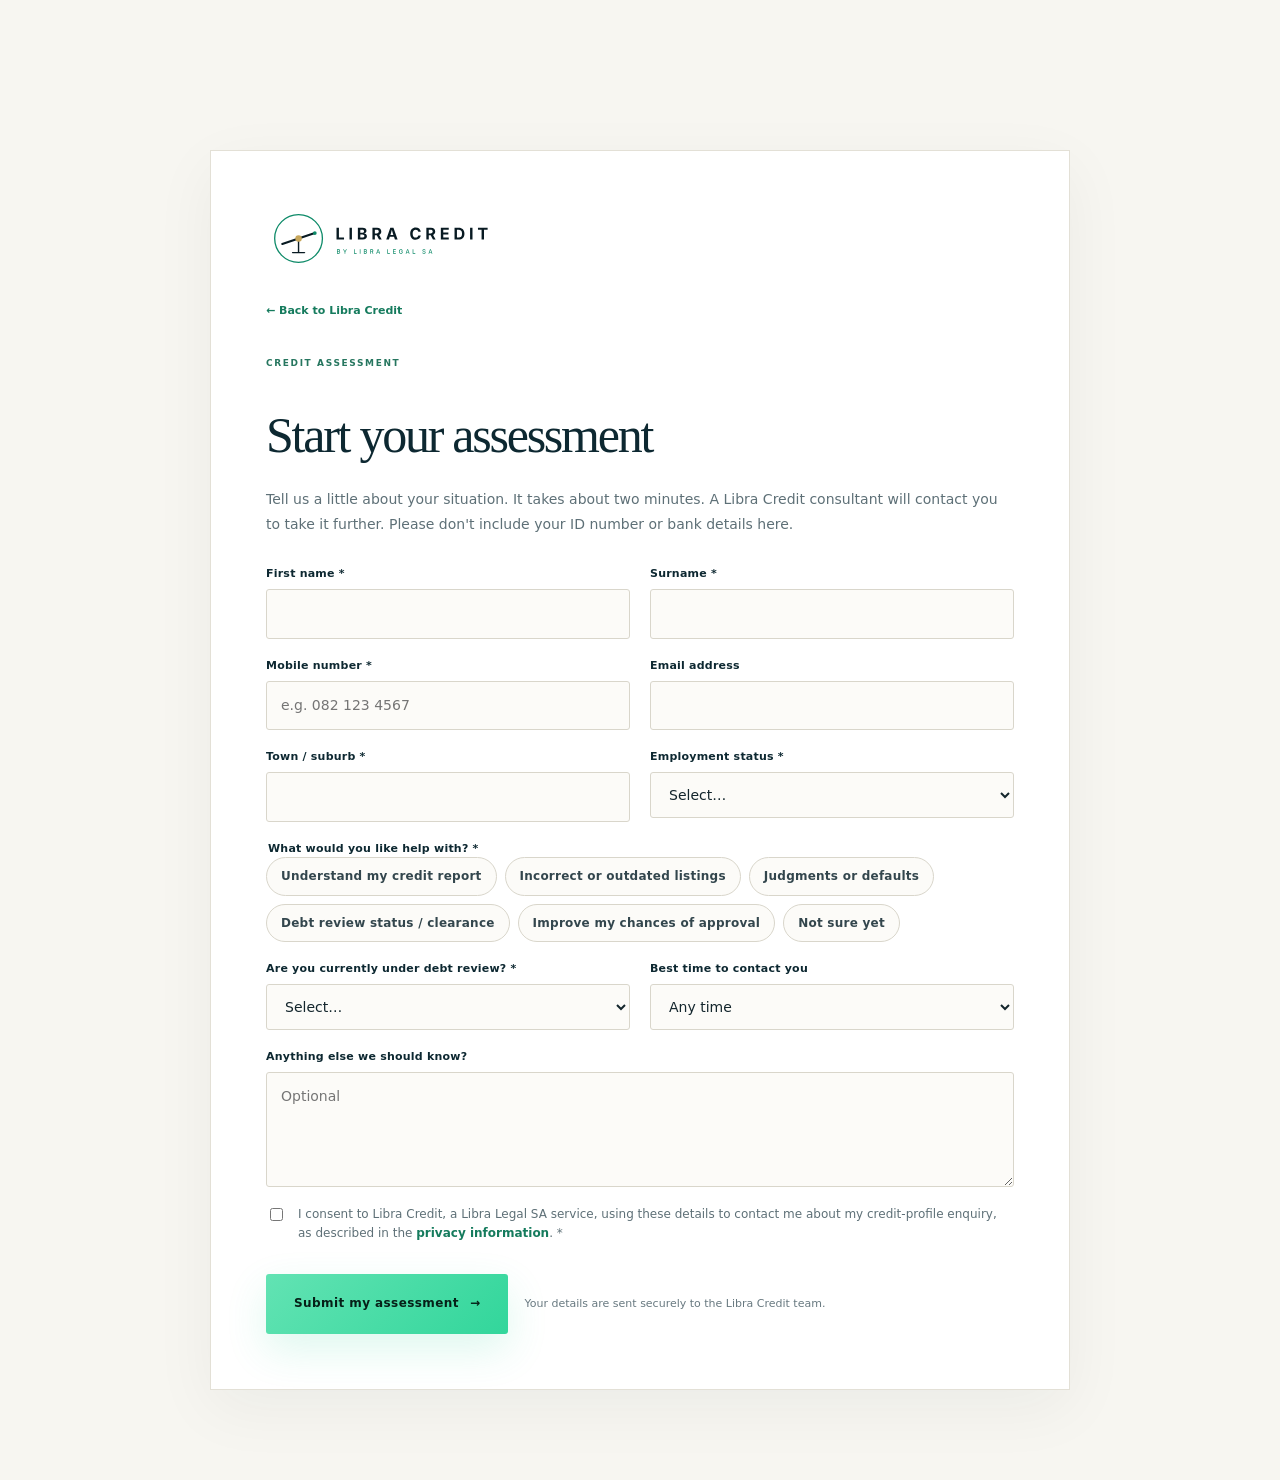
==== commit a0d07aff: "Added files for the updated logo" ====
--- a/assessment.html
+++ b/assessment.html
@@ -12,7 +12,7 @@
   <main class="legal-page">
     <div class="shell">
       <div class="legal-card" id="card">
-        <a class="legal-logo" href="index.html" aria-label="Libra Credit home"><img src="brand/logo-light.svg" alt="Libra Credit by Libra Legal SA" width="230"></a>
+        <a class="legal-logo" href="index.html" aria-label="Libra Credit home"><img src="logo-light.svg" alt="Libra Credit by Libra Legal SA" width="230"></a>
         <a class="back-link" href="index.html">← Back to Libra Credit</a><br>
         <span class="eyebrow">Credit assessment</span>
         <h1>Start your assessment</h1>
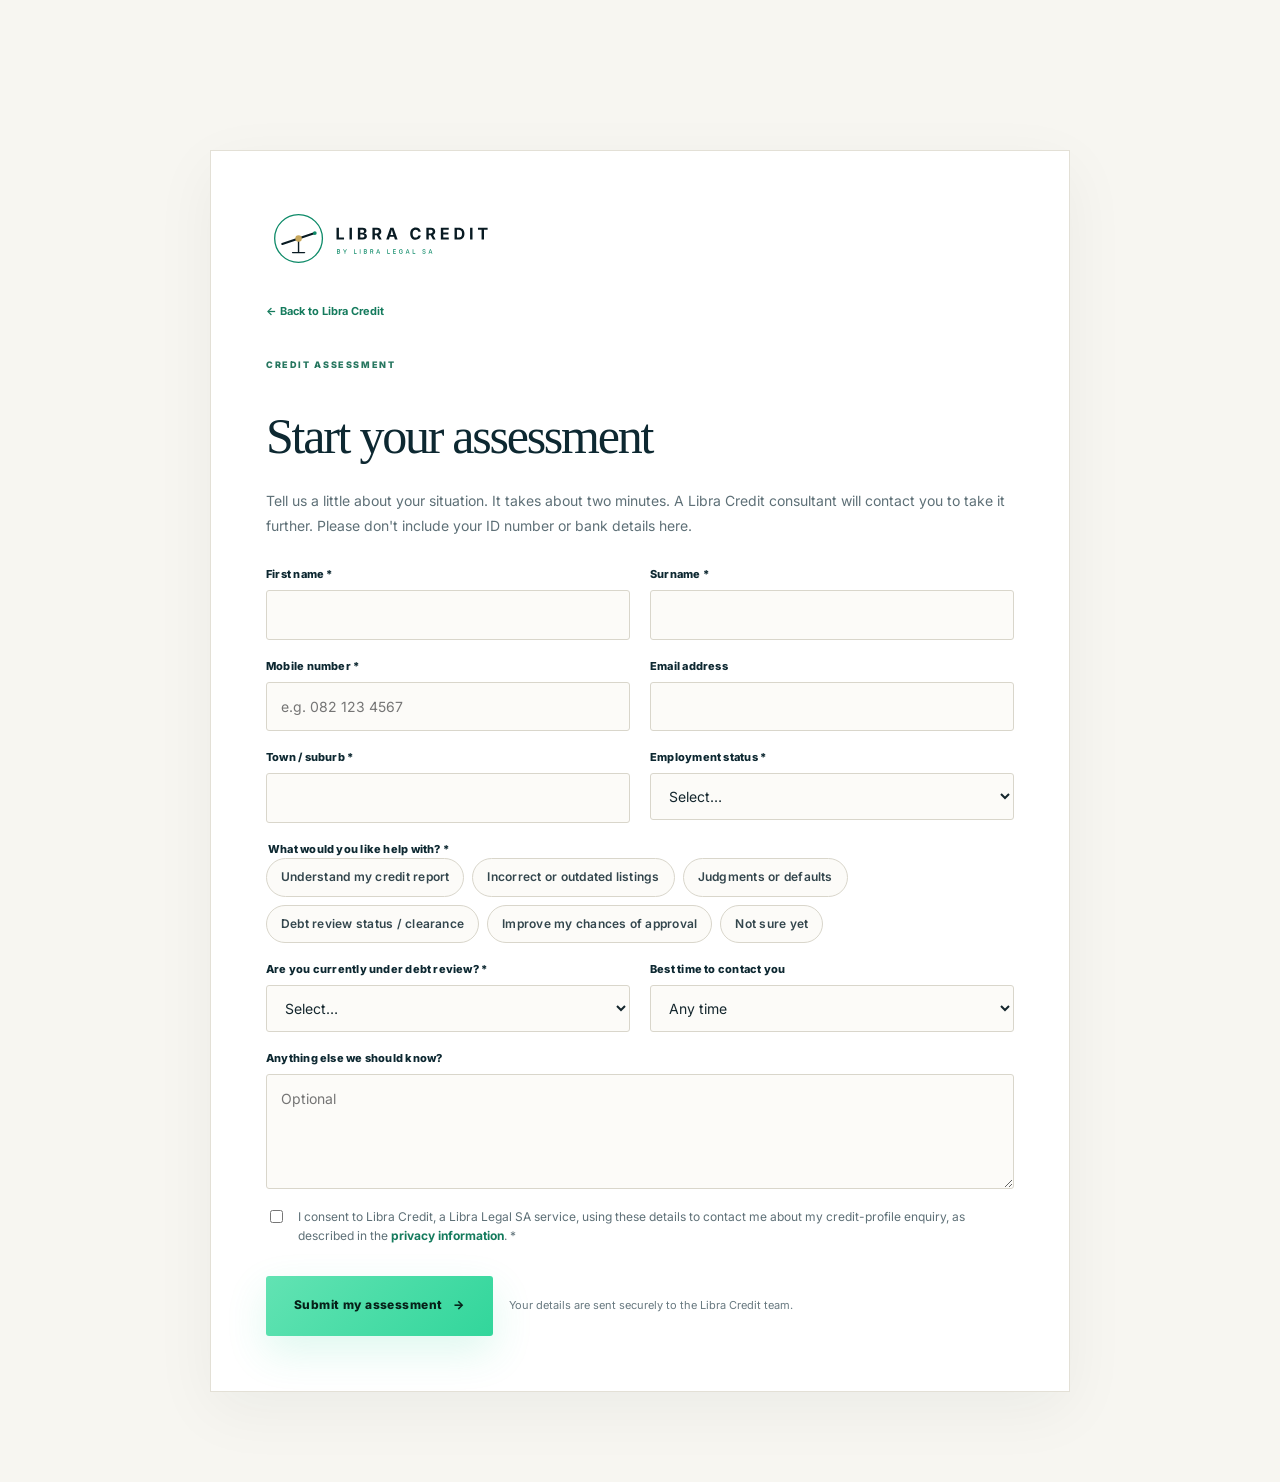
==== commit cb46015e: "Added files for updates" ====
--- a/assessment.html
+++ b/assessment.html
@@ -7,7 +7,7 @@
   <meta name="theme-color" content="#071a22">
   <link rel="icon" href="favicon.svg" type="image/svg+xml"><link rel="icon" href="favicon.ico" sizes="any"><link rel="apple-touch-icon" href="apple-touch-icon.png"><link rel="stylesheet" href="styles.css">
   <style>.legal-card .button-wa{background:#25D366;color:#fff;margin-top:8px}.button-wa .wa-icon{width:22px;height:22px}.button-wa:hover{box-shadow:0 14px 34px rgba(37,211,102,.3)}</style>
-</head>
+<link rel="preconnect" href="https://fonts.googleapis.com"><link rel="preconnect" href="https://fonts.gstatic.com" crossorigin><link href="https://fonts.googleapis.com/css2?family=Inter:wght@400;500;600;700;800&display=swap" rel="stylesheet"></head>
 <body>
   <main class="legal-page">
     <div class="shell">
